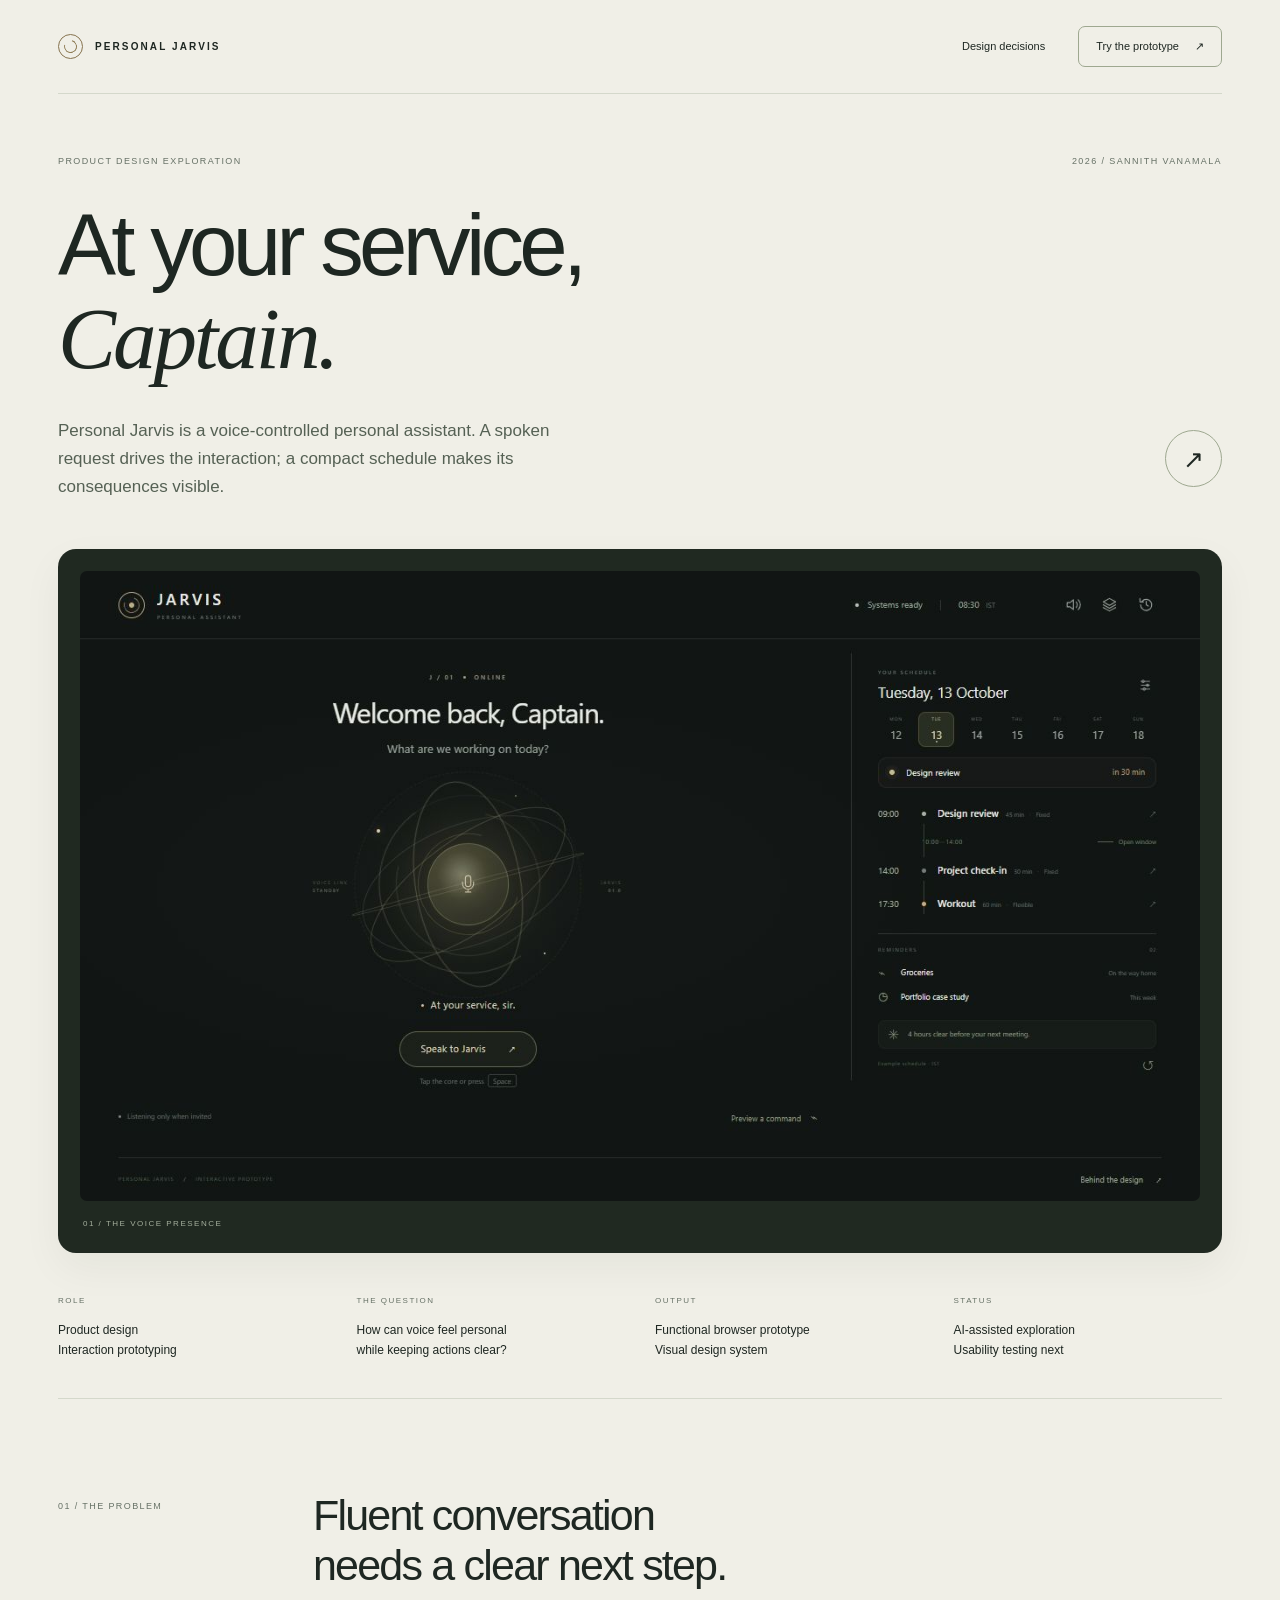
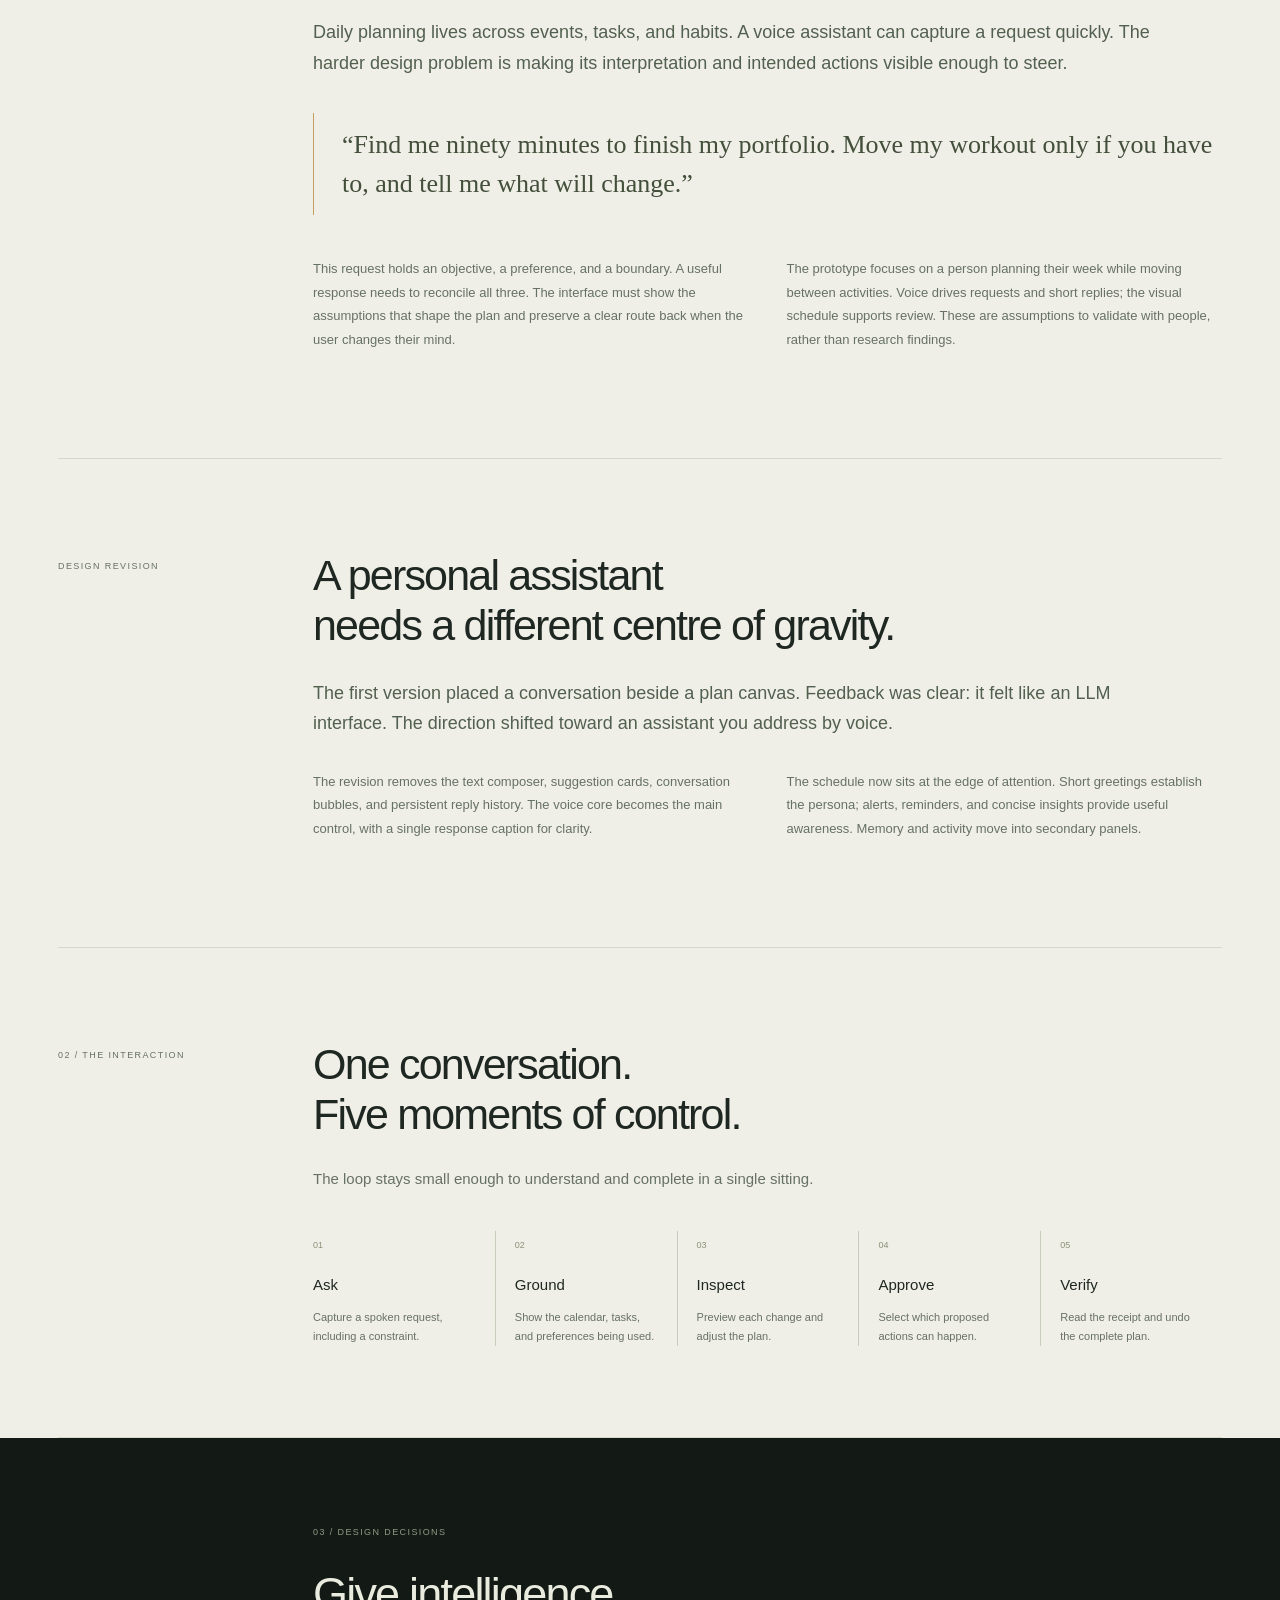
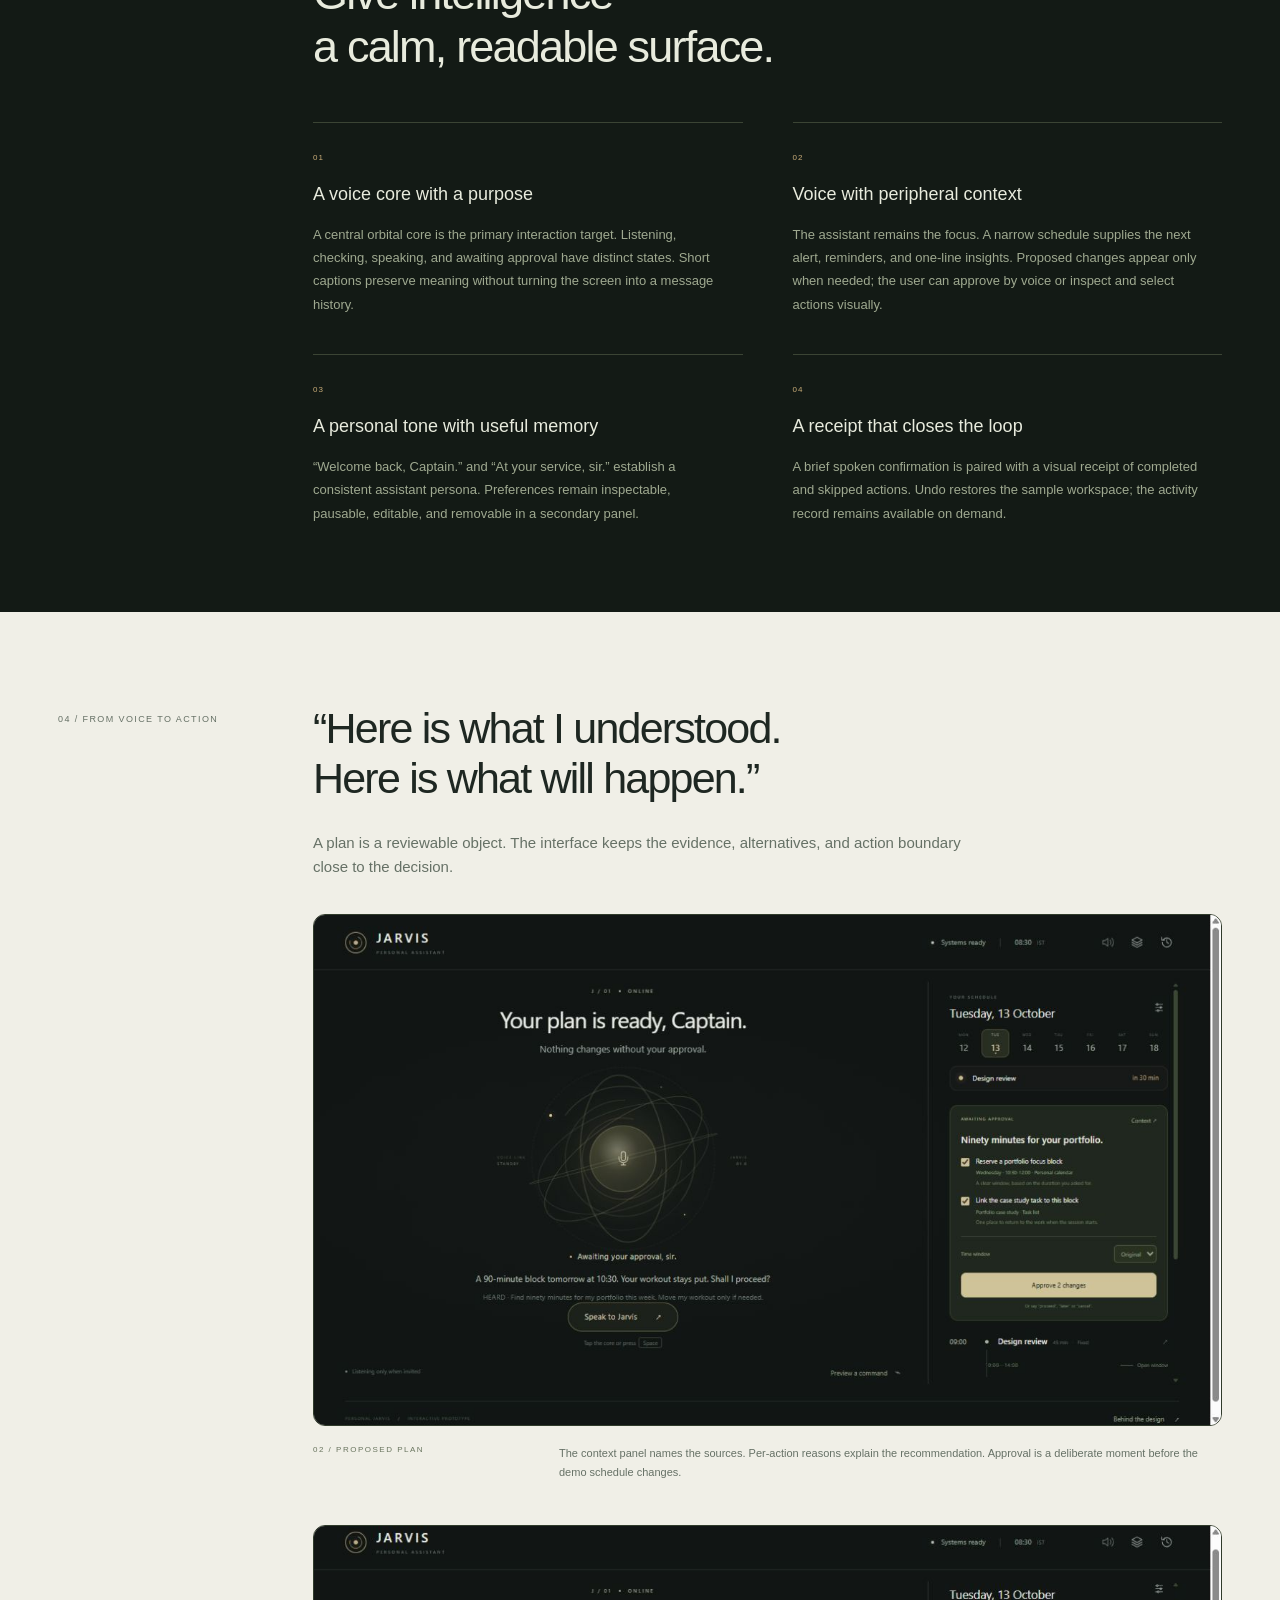
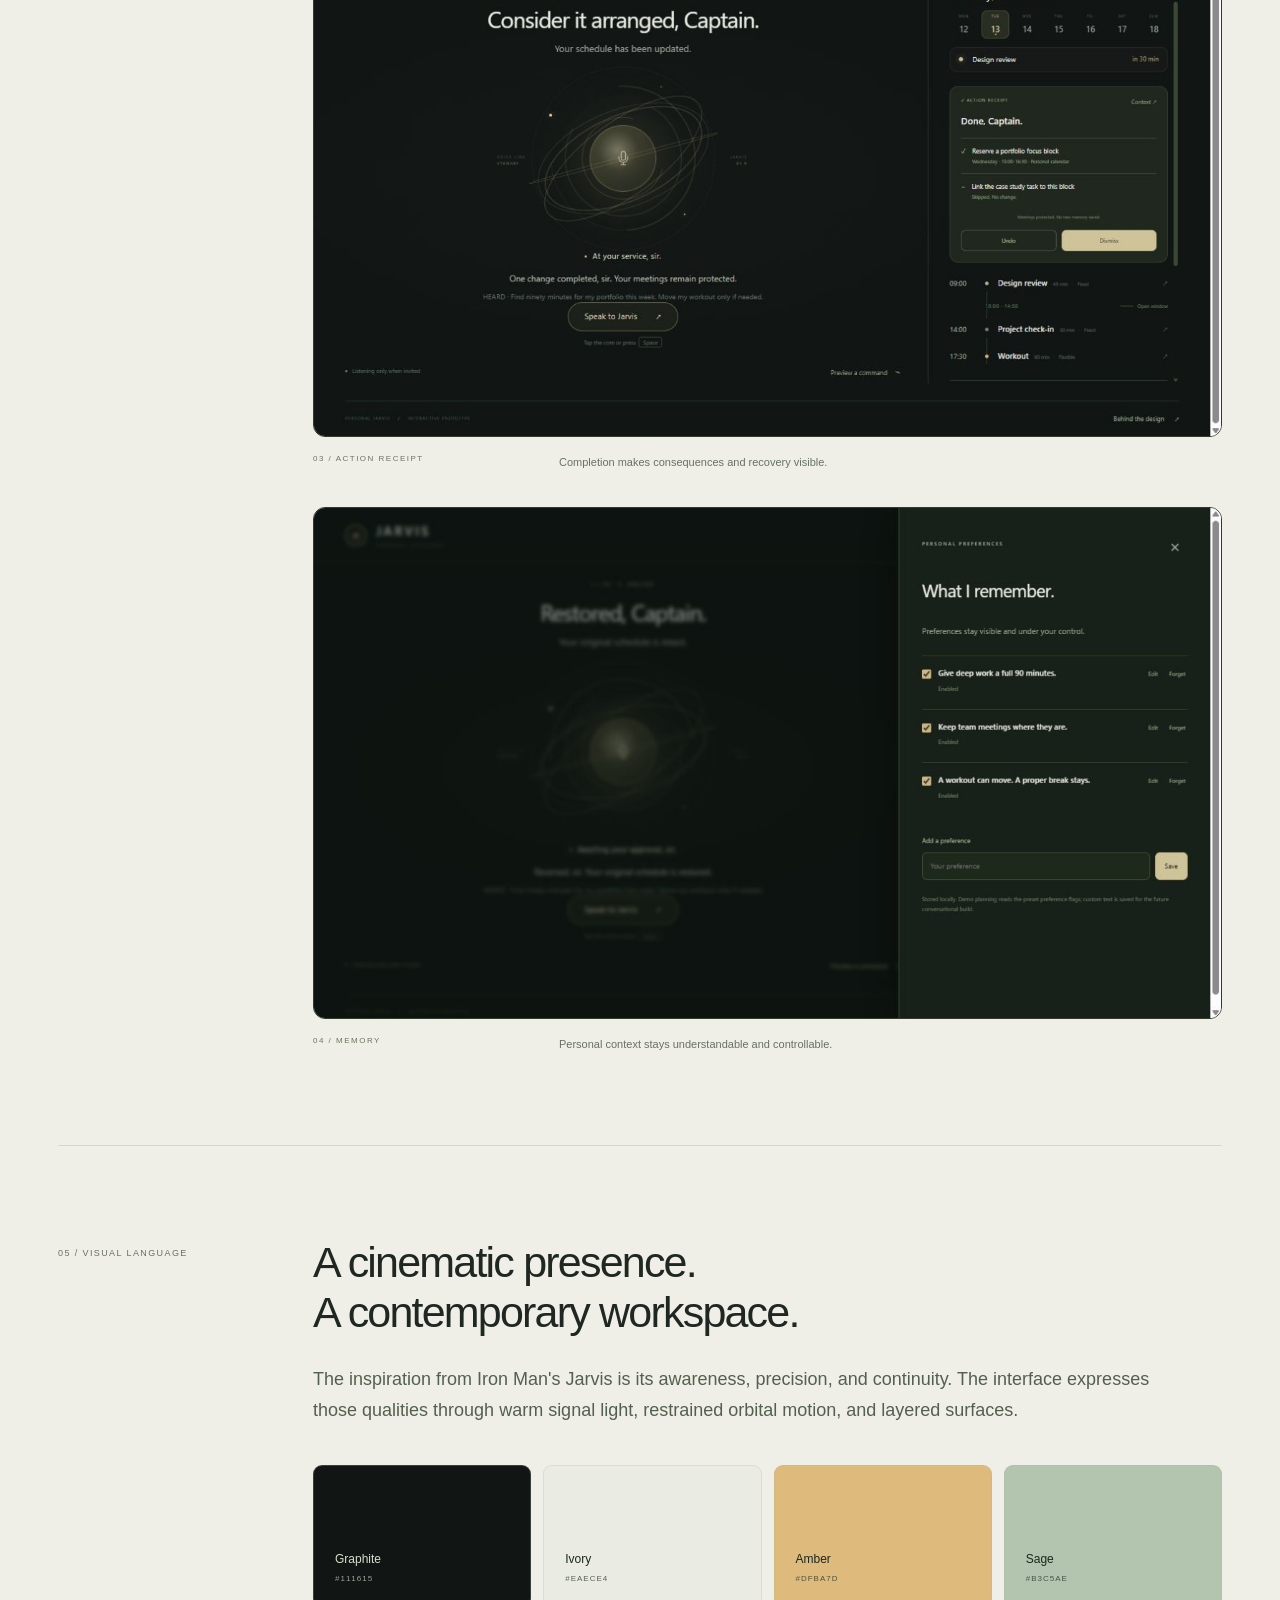
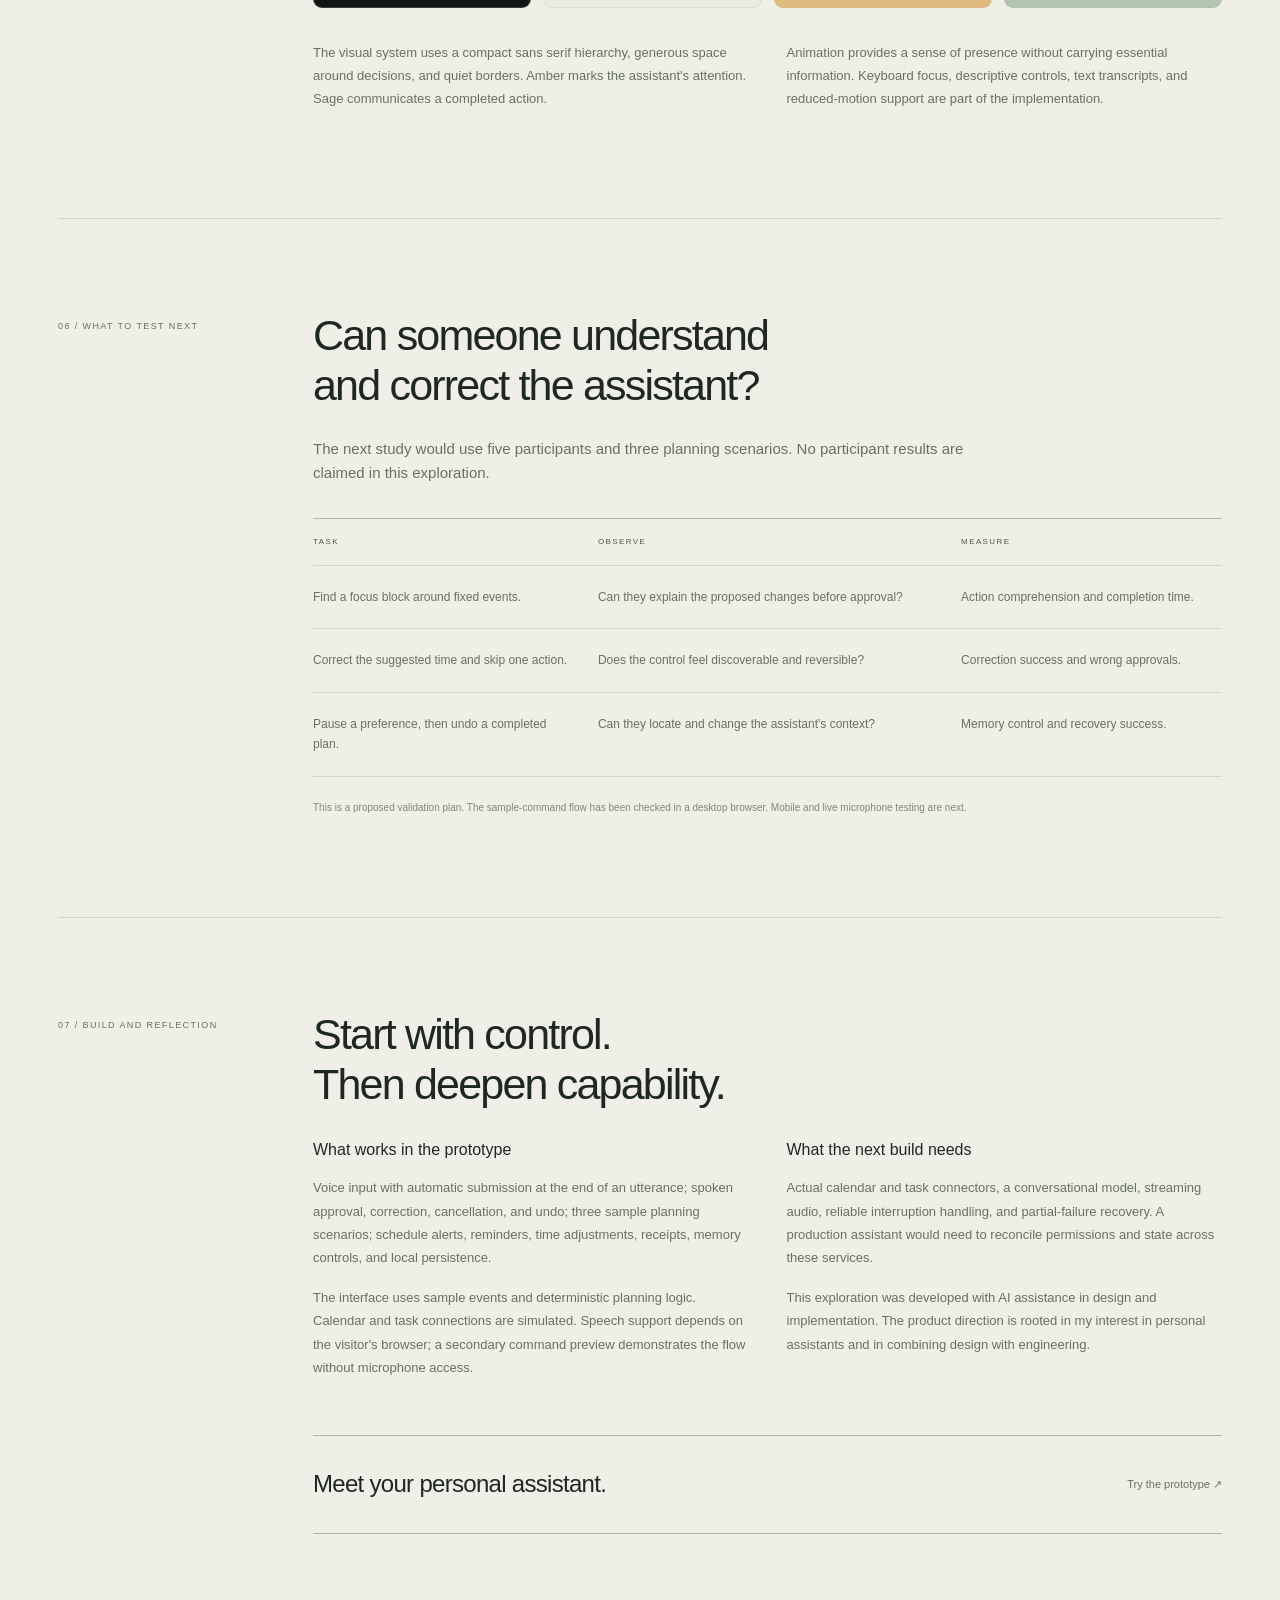
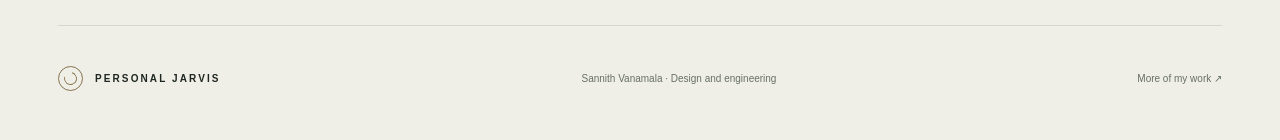
==== experiments/jarvis/case-study.html @ 7452912d "Rebuild portfolio as a personal workshop for engineering, design and film" ====
<!doctype html>
<html lang="en">
<head><meta charset="utf-8"><meta name="viewport" content="width=device-width,initial-scale=1"><meta name="theme-color" content="#f0efe7"><title>Personal Jarvis — Product design case study by Sannith Vanamala</title><meta name="description" content="Designing a calm voice and visual interface for daily planning, inspectable actions, and user-controlled memory."><link rel="stylesheet" href="case-study.css"></head>
<body>
<header class="site-nav"><a class="wordmark" href="case-study.html"><span class="mark"></span>PERSONAL JARVIS</a><div><a href="#decisions">Design decisions</a><a class="nav-cta" href="index.html">Try the prototype <span>↗</span></a></div></header>
<main>
<section class="hero"><div class="hero-kicker"><span>PRODUCT DESIGN EXPLORATION</span><span>2026 / SANNITH VANAMALA</span></div><h1>At your service,<br><em>Captain.</em></h1><div class="hero-bottom"><p>Personal Jarvis is a voice-controlled personal assistant. A spoken request drives the interaction; a compact schedule makes its consequences visible.</p><a class="round-link" href="index.html" aria-label="Try the Personal Jarvis prototype">↗</a></div><div class="hero-image"><img src="assets/workbench.jpg" alt="Personal Jarvis voice interface with a central amber core, a Captain greeting and a compact schedule with reminders"><span class="image-caption">01 / THE VOICE PRESENCE</span></div><div class="project-facts"><div><span>ROLE</span><p>Product design<br>Interaction prototyping</p></div><div><span>THE QUESTION</span><p>How can voice feel personal<br>while keeping actions clear?</p></div><div><span>OUTPUT</span><p>Functional browser prototype<br>Visual design system</p></div><div><span>STATUS</span><p>AI-assisted exploration<br>Usability testing next</p></div></div></section>
<section class="section problem" id="problem"><div class="section-label">01 / THE PROBLEM</div><div class="section-body"><h2>Fluent conversation<br>needs a clear next step.</h2><p class="large-copy">Daily planning lives across events, tasks, and habits. A voice assistant can capture a request quickly. The harder design problem is making its interpretation and intended actions visible enough to steer.</p><blockquote>“Find me ninety minutes to finish my portfolio. Move my workout only if you have to, and tell me what will change.”</blockquote><div class="two-col"><p>This request holds an objective, a preference, and a boundary. A useful response needs to reconcile all three. The interface must show the assumptions that shape the plan and preserve a clear route back when the user changes their mind.</p><p>The prototype focuses on a person planning their week while moving between activities. Voice drives requests and short replies; the visual schedule supports review. These are assumptions to validate with people, rather than research findings.</p></div></div></section>
<section class="section revision"><div class="section-label">DESIGN REVISION</div><div class="section-body"><h2>A personal assistant<br>needs a different centre of gravity.</h2><p class="large-copy">The first version placed a conversation beside a plan canvas. Feedback was clear: it felt like an LLM interface. The direction shifted toward an assistant you address by voice.</p><div class="two-col"><p>The revision removes the text composer, suggestion cards, conversation bubbles, and persistent reply history. The voice core becomes the main control, with a single response caption for clarity.</p><p>The schedule now sits at the edge of attention. Short greetings establish the persona; alerts, reminders, and concise insights provide useful awareness. Memory and activity move into secondary panels.</p></div></div></section><section class="section flow"><div class="section-label">02 / THE INTERACTION</div><div class="section-body"><h2>One conversation.<br>Five moments of control.</h2><p class="section-deck">The loop stays small enough to understand and complete in a single sitting.</p><ol class="flow-steps"><li><span>01</span><h3>Ask</h3><p>Capture a spoken request, including a constraint.</p></li><li><span>02</span><h3>Ground</h3><p>Show the calendar, tasks, and preferences being used.</p></li><li><span>03</span><h3>Inspect</h3><p>Preview each change and adjust the plan.</p></li><li><span>04</span><h3>Approve</h3><p>Select which proposed actions can happen.</p></li><li><span>05</span><h3>Verify</h3><p>Read the receipt and undo the complete plan.</p></li></ol></div></section>
<section class="dark-section" id="decisions"><div class="dark-inner"><div class="section-label">03 / DESIGN DECISIONS</div><h2>Give intelligence<br>a calm, readable surface.</h2><div class="decision-grid"><article><span class="decision-number">01</span><h3>A voice core with a purpose</h3><p>A central orbital core is the primary interaction target. Listening, checking, speaking, and awaiting approval have distinct states. Short captions preserve meaning without turning the screen into a message history.</p></article><article><span class="decision-number">02</span><h3>Voice with peripheral context</h3><p>The assistant remains the focus. A narrow schedule supplies the next alert, reminders, and one-line insights. Proposed changes appear only when needed; the user can approve by voice or inspect and select actions visually.</p></article><article><span class="decision-number">03</span><h3>A personal tone with useful memory</h3><p>“Welcome back, Captain.” and “At your service, sir.” establish a consistent assistant persona. Preferences remain inspectable, pausable, editable, and removable in a secondary panel.</p></article><article><span class="decision-number">04</span><h3>A receipt that closes the loop</h3><p>A brief spoken confirmation is paired with a visual receipt of completed and skipped actions. Undo restores the sample workspace; the activity record remains available on demand.</p></article></div></div></section>
<section class="section screen-section"><div class="section-label">04 / FROM VOICE TO ACTION</div><div class="section-body"><h2>“Here is what I understood.<br>Here is what will happen.”</h2><p class="section-deck">A plan is a reviewable object. The interface keeps the evidence, alternatives, and action boundary close to the decision.</p><figure class="screen-figure"><img src="assets/plan.jpg" alt="Voice assistant alongside a compact action review with selectable changes and a time adjustment"><figcaption><span>02 / PROPOSED PLAN</span><p>The context panel names the sources. Per-action reasons explain the recommendation. Approval is a deliberate moment before the demo schedule changes.</p></figcaption></figure><div class="paired-screens"><figure><img src="assets/receipt.jpg" alt="Completed action receipt with selected changes and an undo button"><figcaption><span>03 / ACTION RECEIPT</span><p>Completion makes consequences and recovery visible.</p></figcaption></figure><figure><img src="assets/memory.jpg" alt="Editable memory preferences with pause, edit and forget controls"><figcaption><span>04 / MEMORY</span><p>Personal context stays understandable and controllable.</p></figcaption></figure></div></div></section>
<section class="section visual"><div class="section-label">05 / VISUAL LANGUAGE</div><div class="section-body"><h2>A cinematic presence.<br>A contemporary workspace.</h2><p class="large-copy">The inspiration from Iron Man's Jarvis is its awareness, precision, and continuity. The interface expresses those qualities through warm signal light, restrained orbital motion, and layered surfaces.</p><div class="palette"><div style="--swatch:#111615"><span>Graphite</span><small>#111615</small></div><div style="--swatch:#eaece4"><span>Ivory</span><small>#EAECE4</small></div><div style="--swatch:#dfba7d"><span>Amber</span><small>#DFBA7D</small></div><div style="--swatch:#b3c5ae"><span>Sage</span><small>#B3C5AE</small></div></div><div class="two-col"><p>The visual system uses a compact sans serif hierarchy, generous space around decisions, and quiet borders. Amber marks the assistant's attention. Sage communicates a completed action.</p><p>Animation provides a sense of presence without carrying essential information. Keyboard focus, descriptive controls, text transcripts, and reduced-motion support are part of the implementation.</p></div></div></section>
<section class="section evaluation"><div class="section-label">06 / WHAT TO TEST NEXT</div><div class="section-body"><h2>Can someone understand<br>and correct the assistant?</h2><p class="section-deck">The next study would use five participants and three planning scenarios. No participant results are claimed in this exploration.</p><div class="test-table"><div class="test-row table-head"><span>TASK</span><span>OBSERVE</span><span>MEASURE</span></div><div class="test-row"><span>Find a focus block around fixed events.</span><span>Can they explain the proposed changes before approval?</span><span>Action comprehension and completion time.</span></div><div class="test-row"><span>Correct the suggested time and skip one action.</span><span>Does the control feel discoverable and reversible?</span><span>Correction success and wrong approvals.</span></div><div class="test-row"><span>Pause a preference, then undo a completed plan.</span><span>Can they locate and change the assistant's context?</span><span>Memory control and recovery success.</span></div></div><p class="small-note">This is a proposed validation plan. The sample-command flow has been checked in a desktop browser. Mobile and live microphone testing are next.</p></div></section>
<section class="section scope"><div class="section-label">07 / BUILD AND REFLECTION</div><div class="section-body"><h2>Start with control.<br>Then deepen capability.</h2><div class="two-col"><div><h3>What works in the prototype</h3><p>Voice input with automatic submission at the end of an utterance; spoken approval, correction, cancellation, and undo; three sample planning scenarios; schedule alerts, reminders, time adjustments, receipts, memory controls, and local persistence.</p><p>The interface uses sample events and deterministic planning logic. Calendar and task connections are simulated. Speech support depends on the visitor's browser; a secondary command preview demonstrates the flow without microphone access.</p></div><div><h3>What the next build needs</h3><p>Actual calendar and task connectors, a conversational model, streaming audio, reliable interruption handling, and partial-failure recovery. A production assistant would need to reconcile permissions and state across these services.</p><p>This exploration was developed with AI assistance in design and implementation. The product direction is rooted in my interest in personal assistants and in combining design with engineering.</p></div></div><a class="large-cta" href="index.html"><span>Meet your personal assistant.</span><span>Try the prototype ↗</span></a></div></section>
</main><footer><a class="wordmark" href="case-study.html"><span class="mark"></span>PERSONAL JARVIS</a><p>Sannith Vanamala · Design and engineering</p><a href="https://saneitt.github.io/Portfolio-website/" target="_blank" rel="noopener">More of my work ↗</a></footer>
</body></html>
---- experiments/jarvis/case-study.css ----
:root{--paper:#f0efe7;--ink:#1e2722;--muted:#667166;--line:#d4d8cb;--amber:#c49d63;--dark:#111615;--font:Inter,"Segoe UI",Arial,sans-serif}*{box-sizing:border-box}html{scroll-behavior:smooth}body{margin:0;background:var(--paper);color:var(--ink);font-family:var(--font);line-height:1.6;font-size:15px}a{color:inherit;text-decoration:none}a:focus-visible{outline:2px solid var(--amber);outline-offset:5px}img{display:block;width:100%}.site-nav{height:94px;max-width:1380px;margin:auto;padding:0 58px;display:flex;align-items:center;justify-content:space-between;border-bottom:1px solid var(--line)}.wordmark{display:flex;align-items:center;gap:12px;letter-spacing:2.1px;font-size:10px;font-weight:700}.mark{width:25px;height:25px;border:1px solid #86734f;border-radius:50%;position:relative}.mark:after{content:"";position:absolute;inset:5px;border:1px solid #8f7d56;border-radius:50%;border-top-color:transparent;transform:rotate(-30deg)}.site-nav>div{display:flex;align-items:center;gap:33px;font-size:11px}.nav-cta{border:1px solid #9ea890;padding:11px 17px;border-radius:7px}.nav-cta span{margin-left:13px}.hero{max-width:1264px;margin:auto;padding:60px 0 0}.hero-kicker{display:flex;justify-content:space-between;font-size:9px;letter-spacing:1.4px;color:var(--muted)}.hero h1{font-size:clamp(55px,6.8vw,92px);line-height:1.06;font-weight:400;letter-spacing:-4.7px;margin:31px 0 32px}.hero h1 em{font-family:Georgia,serif;font-weight:400;letter-spacing:-3px}.hero-bottom{display:flex;justify-content:space-between;align-items:center;margin-bottom:48px}.hero-bottom p{max-width:550px;font-size:17px;line-height:1.65;margin:0;color:#556154}.round-link{width:57px;height:57px;border:1px solid #9ea890;border-radius:50%;display:grid;place-items:center;font-size:25px}.round-link:hover{background:#e1e4d4}.hero-image{padding:22px;border-radius:18px;background:#202921;position:relative;box-shadow:0 15px 40px #1a23170d}.hero-image img{border-radius:7px}.image-caption{font-size:8px;letter-spacing:1.5px;color:#a4af9d;display:block;margin:17px 3px 0}.project-facts{display:grid;grid-template-columns:repeat(4,1fr);gap:30px;border-bottom:1px solid var(--line);padding:33px 0 37px}.project-facts span{font-size:8px;letter-spacing:1.5px;color:var(--muted)}.project-facts p{font-size:12px;line-height:1.7;margin:10px 0 0}.section{max-width:1264px;margin:auto;display:grid;grid-template-columns:220px minmax(0,1fr);gap:35px;padding:91px 0;border-bottom:1px solid var(--line)}.section-label{font-size:9px;letter-spacing:1.4px;color:var(--muted);padding-top:9px}.section-body h2,.dark-inner h2{font-size:43px;font-weight:400;letter-spacing:-1.8px;line-height:1.17;margin:0 0 27px}.large-copy{font-size:18px;line-height:1.7;color:#52604f;max-width:850px;margin:0 0 31px}.section-deck{font-size:15px;color:var(--muted);margin:0 0 33px;max-width:680px}blockquote{font-family:Georgia,serif;font-size:26px;line-height:1.5;border-left:1px solid var(--amber);padding:12px 0 12px 28px;margin:35px 0 42px;color:#434f3b}.two-col{display:grid;grid-template-columns:1fr 1fr;gap:38px}.two-col p{font-size:13px;color:var(--muted);margin:0 0 16px;line-height:1.8}.two-col h3{font-size:16px;font-weight:500;margin:0 0 14px}.flow-steps{list-style:none;padding:0;display:grid;grid-template-columns:repeat(5,1fr);gap:0;margin:40px 0 0}.flow-steps li{padding:0 19px;border-left:1px solid #c7cdbc}.flow-steps li:first-child{padding-left:0;border:0}.flow-steps span{font-size:9px;color:#899278}.flow-steps h3{font-size:15px;font-weight:500;margin:18px 0 11px}.flow-steps p{font-size:11px;color:var(--muted);line-height:1.75;margin:0}.dark-section{background:#131a15;color:#e8ebdd;padding:87px 58px}.dark-inner{max-width:1009px;margin:0 auto 0;transform:translateX(127px)}.dark-inner .section-label{color:#8f9a83;margin-bottom:29px;padding:0}.dark-inner h2{font-size:45px;margin-bottom:48px}.decision-grid{display:grid;grid-template-columns:1fr 1fr;gap:38px 50px;max-width:930px}.decision-grid article{border-top:1px solid #3b4434;padding-top:20px}.decision-number{font-size:8px;color:#c9ac78;letter-spacing:1px}.decision-grid h3{font-size:18px;font-weight:400;margin:13px 0 14px}.decision-grid p{font-size:13px;line-height:1.8;color:#9fa990;margin:0;max-width:410px}.screen-figure{margin:35px 0 43px}.screen-figure img,.paired-screens img{border-radius:12px;border:1px solid #303b2b;background:#131a15}.screen-figure figcaption{display:grid;grid-template-columns:220px 1fr;gap:26px;margin-top:18px}.screen-figure figcaption span,.paired-screens figcaption span{font-size:8px;letter-spacing:1.5px;color:#69755f}.screen-figure figcaption p,.paired-screens figcaption p{font-size:11px;line-height:1.7;color:var(--muted);margin:0}.paired-screens{display:grid;grid-template-columns:1fr 1fr;gap:24px}.paired-screens figure{margin:0}.paired-screens figcaption{margin-top:16px}.paired-screens figcaption p{margin-top:9px}.palette{display:grid;grid-template-columns:repeat(4,1fr);gap:12px;margin:39px 0 33px}.palette>div{height:143px;border-radius:9px;background:var(--swatch);padding:21px;display:flex;flex-direction:column;justify-content:flex-end;border:1px solid #acb59c44;color:#1c271c}.palette>div:first-child{color:#d5dfca}.palette span{font-size:12px}.palette small{font-size:8px;letter-spacing:1px;opacity:.7;margin-top:4px}.test-table{border-top:1px solid #afb8a4}.test-row{display:grid;grid-template-columns:1fr 1.3fr 1fr;gap:24px;padding:21px 0;border-bottom:1px solid var(--line);font-size:12px;color:var(--muted);line-height:1.7}.table-head{font-size:8px;letter-spacing:1.4px;color:#495842;padding:16px 0}.small-note{font-size:10px;line-height:1.75;color:#7f8975;margin-top:22px}.large-cta{margin-top:40px;border-top:1px solid #adb79f;border-bottom:1px solid #adb79f;padding:29px 0;display:flex;align-items:center;justify-content:space-between;gap:25px}.large-cta>span:first-child{font-size:24px;letter-spacing:-.7px}.large-cta>span:last-child{font-size:11px;color:var(--muted);white-space:nowrap}.large-cta:hover{color:#9b7747}footer{max-width:1264px;margin:0 auto;padding:35px 0 43px;display:flex;align-items:center;justify-content:space-between;gap:30px}footer p,footer>a:last-child{font-size:10px;color:var(--muted)}
@media(max-width:1420px){.hero,.section,footer{margin-left:58px;margin-right:58px}.dark-inner{transform:none;max-width:100%;padding-left:255px}.site-nav{margin:0 58px;padding-left:0;padding-right:0}}@media(max-width:1100px){.hero,.section,footer{margin-left:35px;margin-right:35px}.site-nav{margin:0 35px}.section{grid-template-columns:155px minmax(0,1fr);gap:30px}.dark-section{padding-left:35px;padding-right:35px}.dark-inner{padding-left:185px}.hero h1{letter-spacing:-3.5px}.section-body h2,.dark-inner h2{font-size:36px}.flow-steps li{padding:0 12px}.screen-figure figcaption{grid-template-columns:160px 1fr}.project-facts{gap:22px}.palette>div{height:125px;padding:16px}}
@media(max-width:760px){.site-nav{height:78px;margin:0 22px}.site-nav>div>a:first-child{display:none}.site-nav>div{gap:0}.wordmark{font-size:8px;letter-spacing:1.4px;gap:8px}.mark{width:21px;height:21px}.nav-cta{font-size:9px;padding:9px 11px}.nav-cta span{margin-left:6px}.hero,.section,footer{margin-left:22px;margin-right:22px}.hero{padding-top:36px}.hero-kicker{font-size:7px;letter-spacing:.8px;gap:15px}.hero h1{font-size:55px;letter-spacing:-2.7px;margin:28px 0}.hero h1 em{letter-spacing:-2px}.hero-bottom{margin-bottom:31px;gap:24px}.hero-bottom p{font-size:13px;line-height:1.8}.round-link{width:43px;height:43px;flex-shrink:0;font-size:22px}.hero-image{padding:10px;border-radius:11px}.image-caption{font-size:6px;margin-top:10px}.project-facts{grid-template-columns:1fr 1fr;gap:22px;padding:26px 0}.project-facts p{font-size:10px}.project-facts span{font-size:7px}.section{display:block;padding:51px 0}.section-label{font-size:8px;margin-bottom:23px;padding:0}.section-body h2,.dark-inner h2{font-size:32px;letter-spacing:-1.25px}.large-copy{font-size:15px;margin-bottom:25px}.two-col{grid-template-columns:1fr;gap:4px}.two-col p{font-size:12px}.section-deck{font-size:12px}.flow-steps{grid-template-columns:1fr;margin-top:20px}.flow-steps li{display:grid;grid-template-columns:26px 75px 1fr;gap:14px;padding:15px 0;border-left:0;border-top:1px solid var(--line);align-items:baseline}.flow-steps li:first-child{padding:15px 0;border-top:1px solid var(--line)}.flow-steps h3{margin:0;font-size:13px}.flow-steps p{font-size:10px}blockquote{font-size:22px;margin:27px 0;padding-left:20px}.dark-section{padding:51px 22px}.dark-inner{padding-left:0}.dark-inner h2{margin-bottom:30px}.decision-grid{grid-template-columns:1fr;gap:27px}.decision-grid h3{font-size:17px}.decision-grid p{font-size:12px;max-width:none}.screen-figure{margin:27px 0}.screen-figure figcaption{display:block;margin-top:13px}.screen-figure figcaption p{margin-top:7px;font-size:10px}.paired-screens{gap:15px;grid-template-columns:1fr}.paired-screens figure{margin-bottom:15px}.paired-screens figcaption{margin-top:10px}.paired-screens figcaption p{font-size:10px}.palette{gap:8px;margin:25px 0;grid-template-columns:1fr 1fr}.palette>div{height:105px}.test-row{grid-template-columns:1fr;gap:8px;font-size:11px;padding:20px 0}.table-head{display:none}.test-row span:first-child{font-weight:600;color:#374631}.large-cta{display:block;padding:23px 0;margin-top:26px}.large-cta>span:first-child{font-size:22px;display:block}.large-cta>span:last-child{display:block;margin-top:12px}footer{flex-wrap:wrap;padding:30px 0;gap:17px}footer p{margin:0}footer>a:last-child{width:100%}}
@media(prefers-reduced-motion:reduce){html{scroll-behavior:auto}}
.paired-screens{grid-template-columns:1fr;gap:35px}.paired-screens figcaption{display:grid;grid-template-columns:220px 1fr;gap:26px}.paired-screens figcaption p{margin-top:0}@media(max-width:760px){.paired-screens figcaption{display:block}.paired-screens figcaption p{margin-top:7px}}
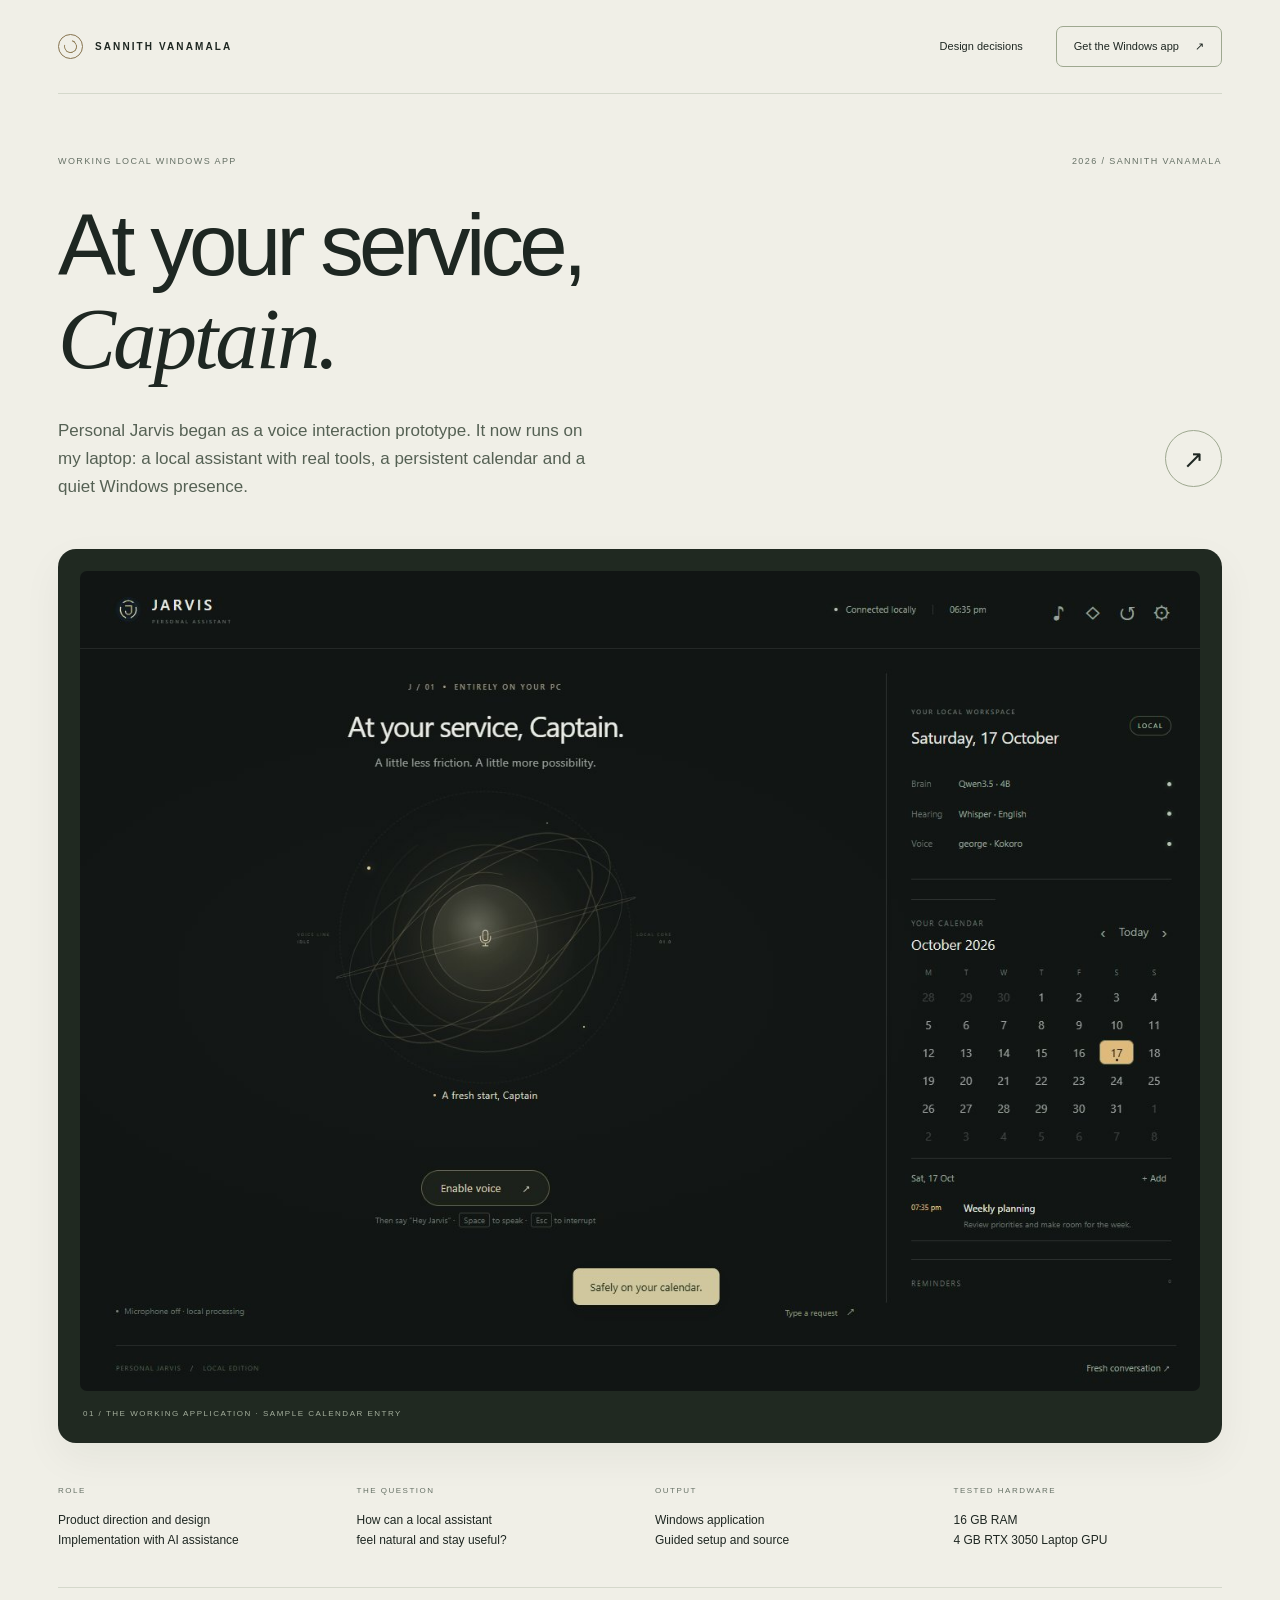
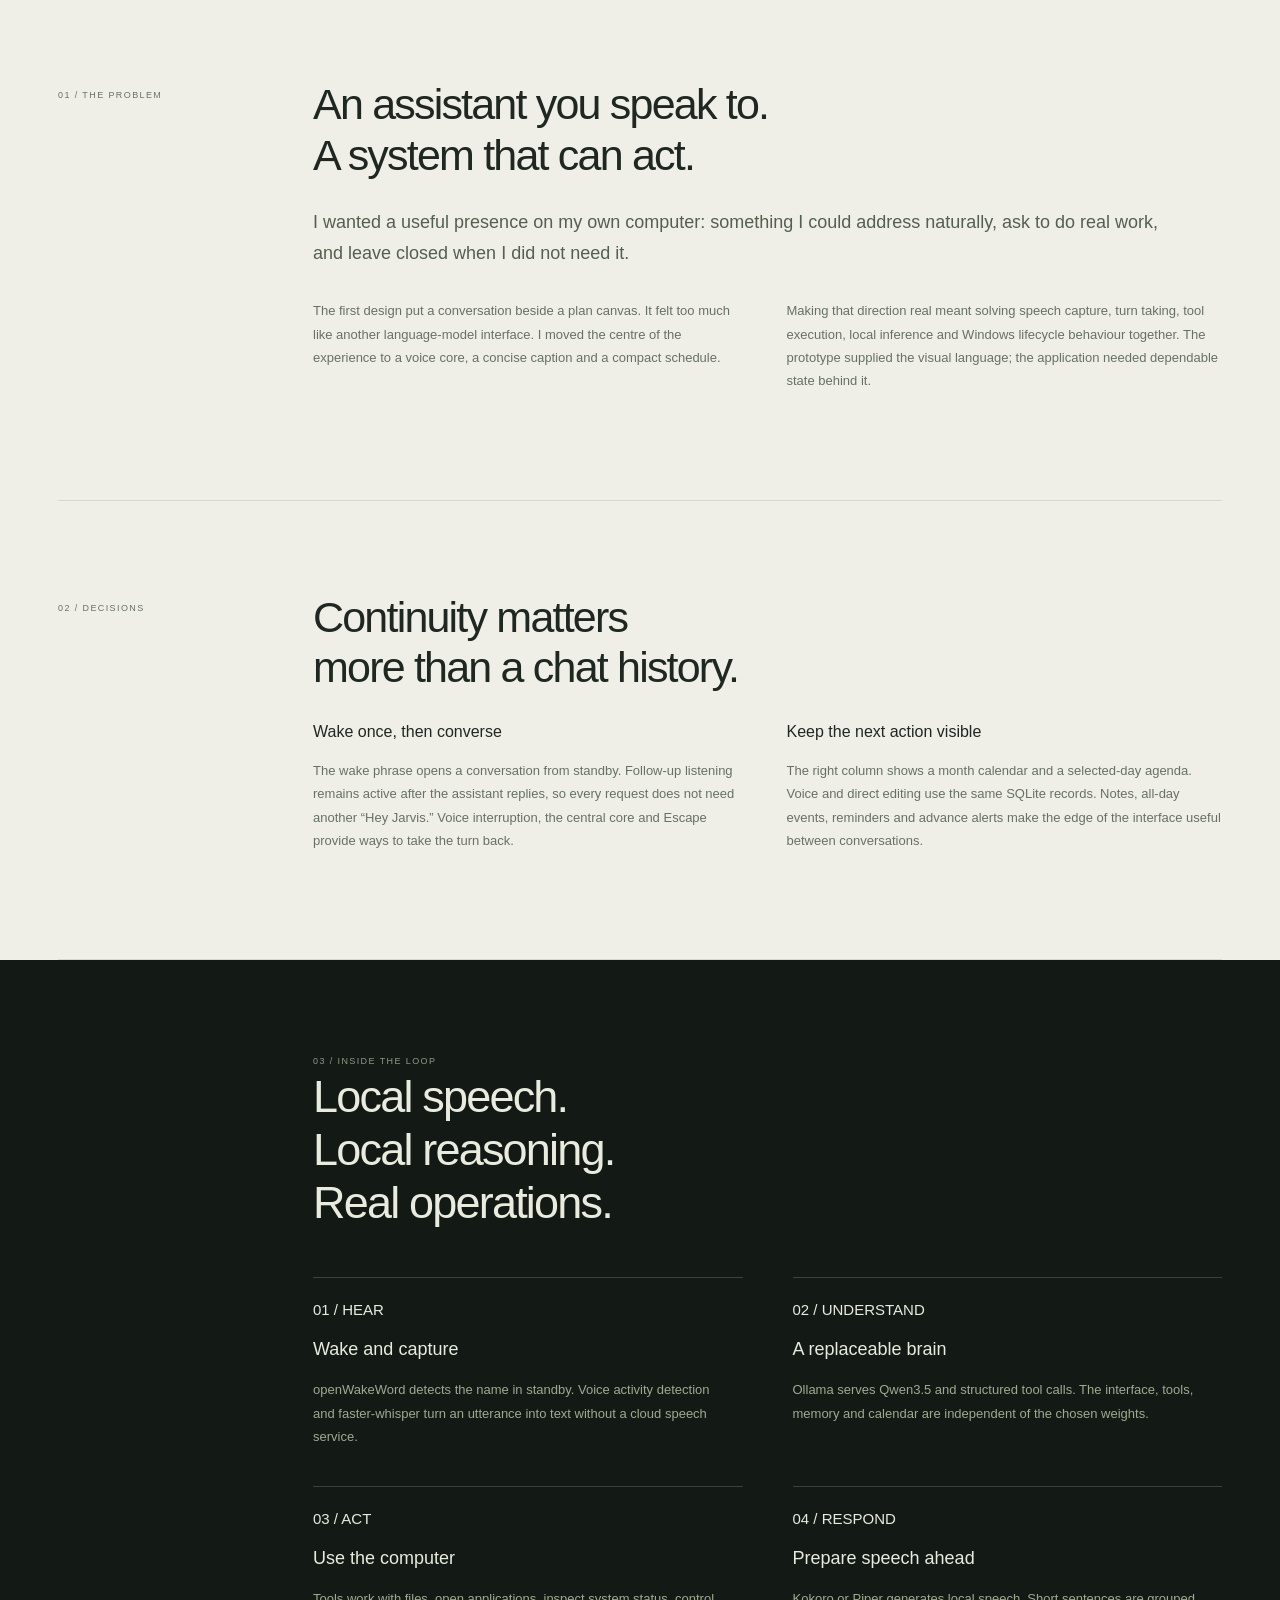
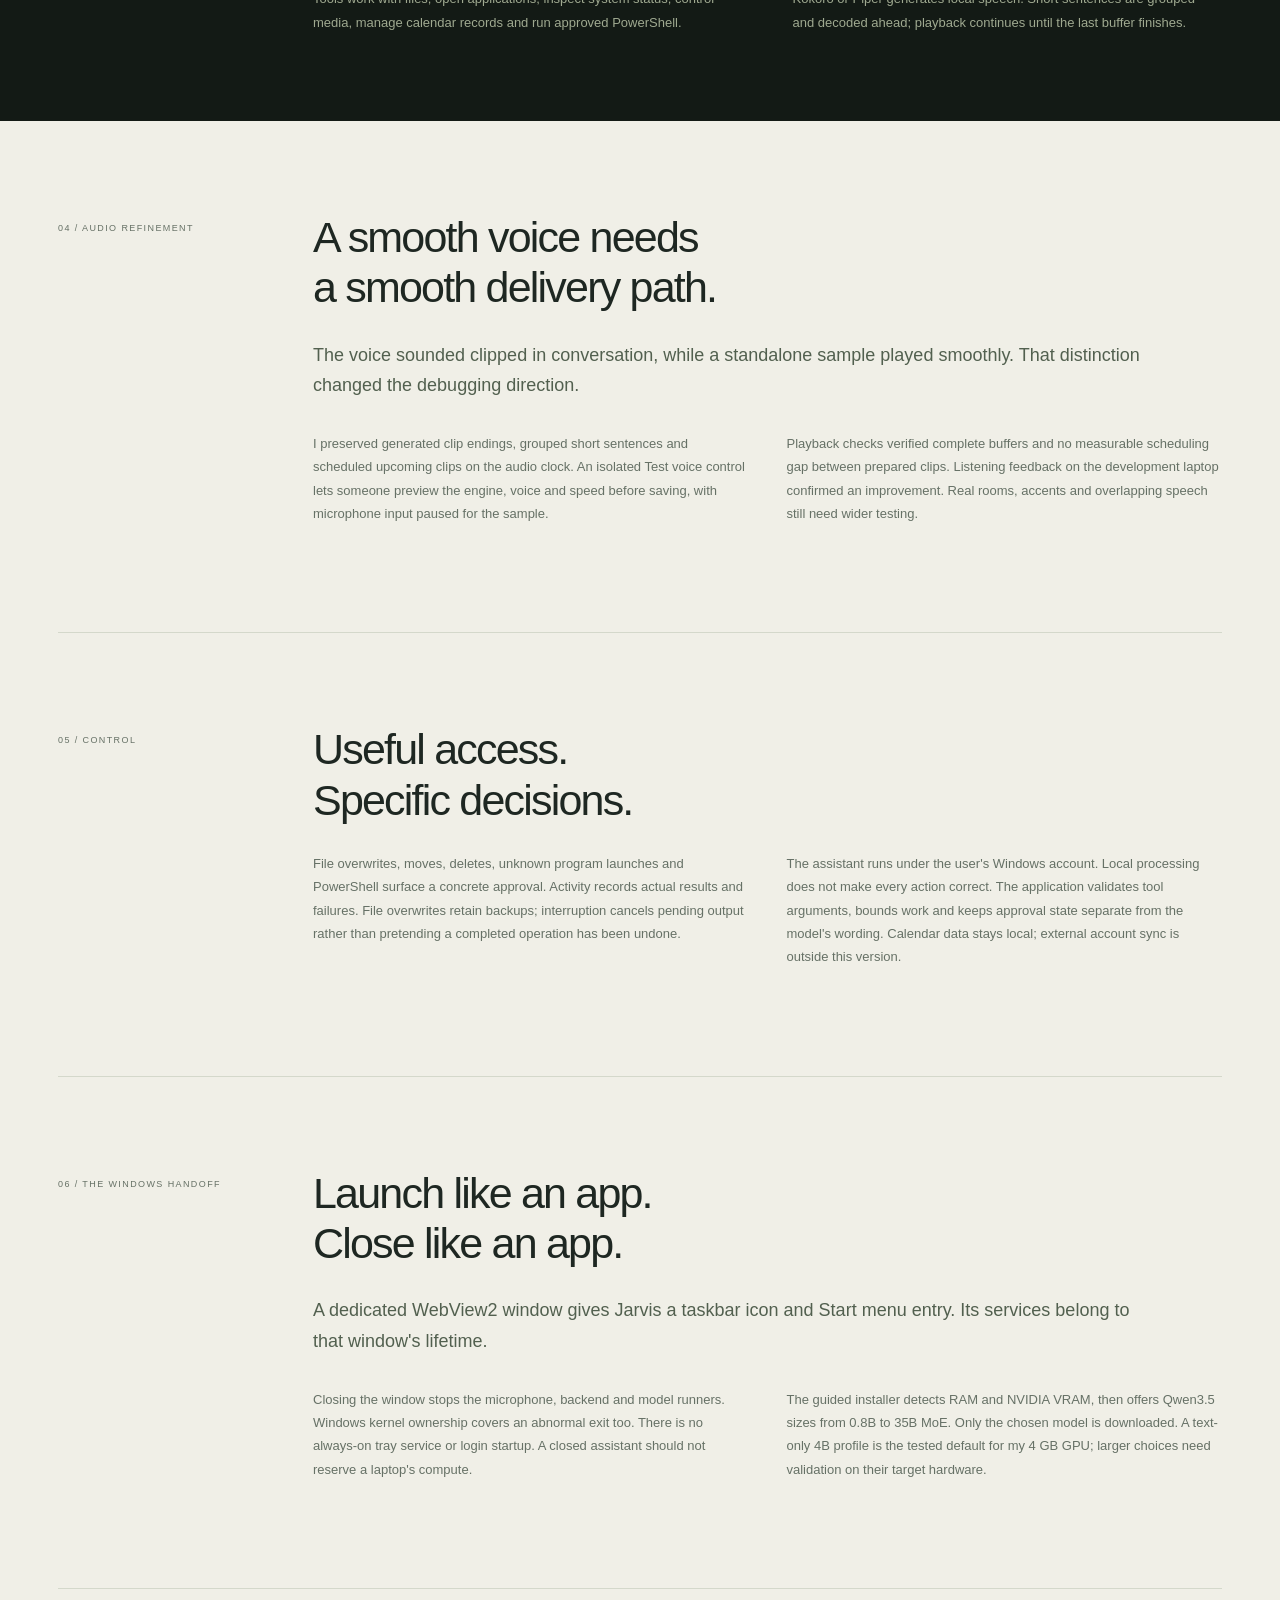
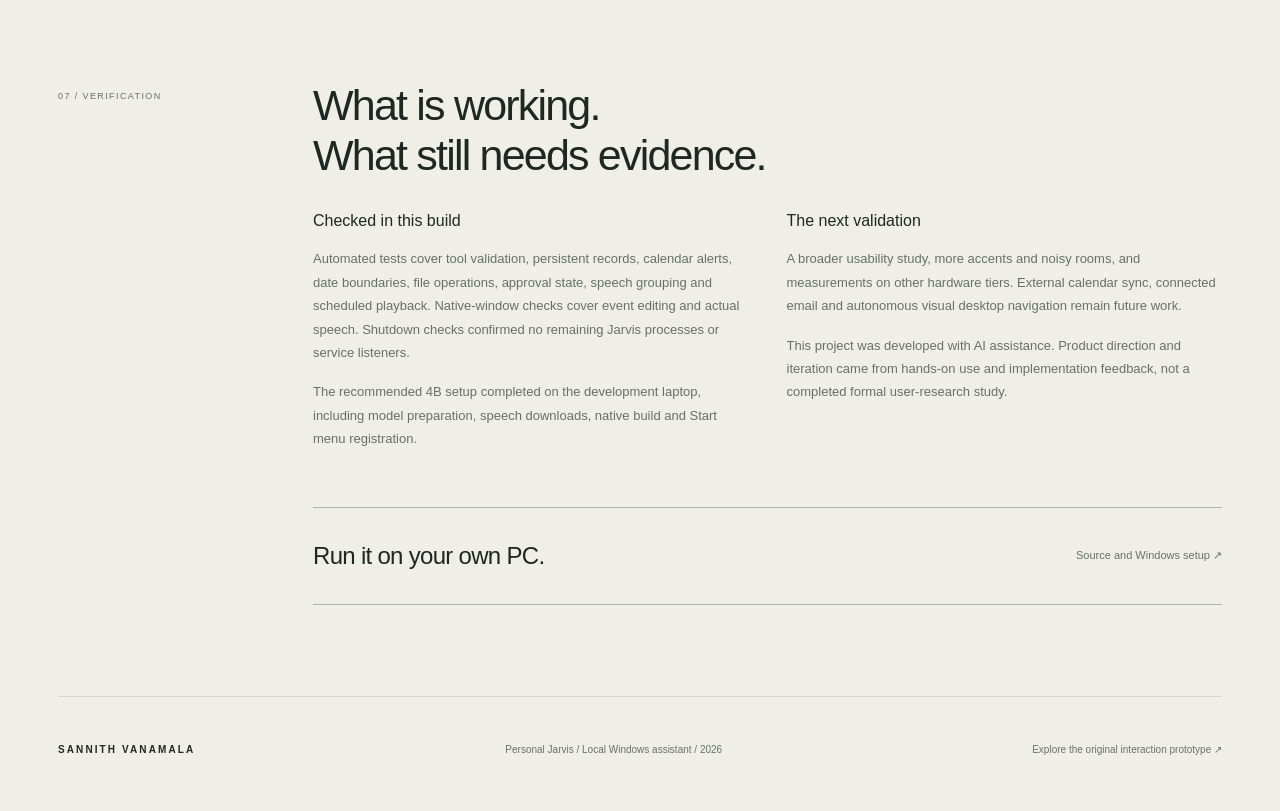
==== commit 9fb512aa: "Update Personal Jarvis from prototype to working local Windows app Refresh the project card, narrati" ====
--- a/experiments/jarvis/case-study.html
+++ b/experiments/jarvis/case-study.html
@@ -1,16 +1,16 @@
 <!doctype html>
 <html lang="en">
-<head><meta charset="utf-8"><meta name="viewport" content="width=device-width,initial-scale=1"><meta name="theme-color" content="#f0efe7"><title>Personal Jarvis — Product design case study by Sannith Vanamala</title><meta name="description" content="Designing a calm voice and visual interface for daily planning, inspectable actions, and user-controlled memory."><link rel="stylesheet" href="case-study.css"></head>
+<head><meta charset="utf-8"><meta name="viewport" content="width=device-width,initial-scale=1"><meta name="theme-color" content="#f0efe7"><title>Personal Jarvis — From voice prototype to local Windows assistant</title><meta name="description" content="Building a local Windows voice assistant with Qwen3.5, real system tools, a local calendar, natural follow-ups and a hardware-aware installer."><link rel="stylesheet" href="case-study.css"></head>
 <body>
-<header class="site-nav"><a class="wordmark" href="case-study.html"><span class="mark"></span>PERSONAL JARVIS</a><div><a href="#decisions">Design decisions</a><a class="nav-cta" href="index.html">Try the prototype <span>↗</span></a></div></header>
+<header class="site-nav"><a class="wordmark" href="../../"><span class="mark"></span>SANNITH VANAMALA</a><div><a href="#decisions">Design decisions</a><a class="nav-cta" href="https://github.com/Saneitt/personal-jarvis">Get the Windows app <span>↗</span></a></div></header>
 <main>
-<section class="hero"><div class="hero-kicker"><span>PRODUCT DESIGN EXPLORATION</span><span>2026 / SANNITH VANAMALA</span></div><h1>At your service,<br><em>Captain.</em></h1><div class="hero-bottom"><p>Personal Jarvis is a voice-controlled personal assistant. A spoken request drives the interaction; a compact schedule makes its consequences visible.</p><a class="round-link" href="index.html" aria-label="Try the Personal Jarvis prototype">↗</a></div><div class="hero-image"><img src="assets/workbench.jpg" alt="Personal Jarvis voice interface with a central amber core, a Captain greeting and a compact schedule with reminders"><span class="image-caption">01 / THE VOICE PRESENCE</span></div><div class="project-facts"><div><span>ROLE</span><p>Product design<br>Interaction prototyping</p></div><div><span>THE QUESTION</span><p>How can voice feel personal<br>while keeping actions clear?</p></div><div><span>OUTPUT</span><p>Functional browser prototype<br>Visual design system</p></div><div><span>STATUS</span><p>AI-assisted exploration<br>Usability testing next</p></div></div></section>
-<section class="section problem" id="problem"><div class="section-label">01 / THE PROBLEM</div><div class="section-body"><h2>Fluent conversation<br>needs a clear next step.</h2><p class="large-copy">Daily planning lives across events, tasks, and habits. A voice assistant can capture a request quickly. The harder design problem is making its interpretation and intended actions visible enough to steer.</p><blockquote>“Find me ninety minutes to finish my portfolio. Move my workout only if you have to, and tell me what will change.”</blockquote><div class="two-col"><p>This request holds an objective, a preference, and a boundary. A useful response needs to reconcile all three. The interface must show the assumptions that shape the plan and preserve a clear route back when the user changes their mind.</p><p>The prototype focuses on a person planning their week while moving between activities. Voice drives requests and short replies; the visual schedule supports review. These are assumptions to validate with people, rather than research findings.</p></div></div></section>
-<section class="section revision"><div class="section-label">DESIGN REVISION</div><div class="section-body"><h2>A personal assistant<br>needs a different centre of gravity.</h2><p class="large-copy">The first version placed a conversation beside a plan canvas. Feedback was clear: it felt like an LLM interface. The direction shifted toward an assistant you address by voice.</p><div class="two-col"><p>The revision removes the text composer, suggestion cards, conversation bubbles, and persistent reply history. The voice core becomes the main control, with a single response caption for clarity.</p><p>The schedule now sits at the edge of attention. Short greetings establish the persona; alerts, reminders, and concise insights provide useful awareness. Memory and activity move into secondary panels.</p></div></div></section><section class="section flow"><div class="section-label">02 / THE INTERACTION</div><div class="section-body"><h2>One conversation.<br>Five moments of control.</h2><p class="section-deck">The loop stays small enough to understand and complete in a single sitting.</p><ol class="flow-steps"><li><span>01</span><h3>Ask</h3><p>Capture a spoken request, including a constraint.</p></li><li><span>02</span><h3>Ground</h3><p>Show the calendar, tasks, and preferences being used.</p></li><li><span>03</span><h3>Inspect</h3><p>Preview each change and adjust the plan.</p></li><li><span>04</span><h3>Approve</h3><p>Select which proposed actions can happen.</p></li><li><span>05</span><h3>Verify</h3><p>Read the receipt and undo the complete plan.</p></li></ol></div></section>
-<section class="dark-section" id="decisions"><div class="dark-inner"><div class="section-label">03 / DESIGN DECISIONS</div><h2>Give intelligence<br>a calm, readable surface.</h2><div class="decision-grid"><article><span class="decision-number">01</span><h3>A voice core with a purpose</h3><p>A central orbital core is the primary interaction target. Listening, checking, speaking, and awaiting approval have distinct states. Short captions preserve meaning without turning the screen into a message history.</p></article><article><span class="decision-number">02</span><h3>Voice with peripheral context</h3><p>The assistant remains the focus. A narrow schedule supplies the next alert, reminders, and one-line insights. Proposed changes appear only when needed; the user can approve by voice or inspect and select actions visually.</p></article><article><span class="decision-number">03</span><h3>A personal tone with useful memory</h3><p>“Welcome back, Captain.” and “At your service, sir.” establish a consistent assistant persona. Preferences remain inspectable, pausable, editable, and removable in a secondary panel.</p></article><article><span class="decision-number">04</span><h3>A receipt that closes the loop</h3><p>A brief spoken confirmation is paired with a visual receipt of completed and skipped actions. Undo restores the sample workspace; the activity record remains available on demand.</p></article></div></div></section>
-<section class="section screen-section"><div class="section-label">04 / FROM VOICE TO ACTION</div><div class="section-body"><h2>“Here is what I understood.<br>Here is what will happen.”</h2><p class="section-deck">A plan is a reviewable object. The interface keeps the evidence, alternatives, and action boundary close to the decision.</p><figure class="screen-figure"><img src="assets/plan.jpg" alt="Voice assistant alongside a compact action review with selectable changes and a time adjustment"><figcaption><span>02 / PROPOSED PLAN</span><p>The context panel names the sources. Per-action reasons explain the recommendation. Approval is a deliberate moment before the demo schedule changes.</p></figcaption></figure><div class="paired-screens"><figure><img src="assets/receipt.jpg" alt="Completed action receipt with selected changes and an undo button"><figcaption><span>03 / ACTION RECEIPT</span><p>Completion makes consequences and recovery visible.</p></figcaption></figure><figure><img src="assets/memory.jpg" alt="Editable memory preferences with pause, edit and forget controls"><figcaption><span>04 / MEMORY</span><p>Personal context stays understandable and controllable.</p></figcaption></figure></div></div></section>
-<section class="section visual"><div class="section-label">05 / VISUAL LANGUAGE</div><div class="section-body"><h2>A cinematic presence.<br>A contemporary workspace.</h2><p class="large-copy">The inspiration from Iron Man's Jarvis is its awareness, precision, and continuity. The interface expresses those qualities through warm signal light, restrained orbital motion, and layered surfaces.</p><div class="palette"><div style="--swatch:#111615"><span>Graphite</span><small>#111615</small></div><div style="--swatch:#eaece4"><span>Ivory</span><small>#EAECE4</small></div><div style="--swatch:#dfba7d"><span>Amber</span><small>#DFBA7D</small></div><div style="--swatch:#b3c5ae"><span>Sage</span><small>#B3C5AE</small></div></div><div class="two-col"><p>The visual system uses a compact sans serif hierarchy, generous space around decisions, and quiet borders. Amber marks the assistant's attention. Sage communicates a completed action.</p><p>Animation provides a sense of presence without carrying essential information. Keyboard focus, descriptive controls, text transcripts, and reduced-motion support are part of the implementation.</p></div></div></section>
-<section class="section evaluation"><div class="section-label">06 / WHAT TO TEST NEXT</div><div class="section-body"><h2>Can someone understand<br>and correct the assistant?</h2><p class="section-deck">The next study would use five participants and three planning scenarios. No participant results are claimed in this exploration.</p><div class="test-table"><div class="test-row table-head"><span>TASK</span><span>OBSERVE</span><span>MEASURE</span></div><div class="test-row"><span>Find a focus block around fixed events.</span><span>Can they explain the proposed changes before approval?</span><span>Action comprehension and completion time.</span></div><div class="test-row"><span>Correct the suggested time and skip one action.</span><span>Does the control feel discoverable and reversible?</span><span>Correction success and wrong approvals.</span></div><div class="test-row"><span>Pause a preference, then undo a completed plan.</span><span>Can they locate and change the assistant's context?</span><span>Memory control and recovery success.</span></div></div><p class="small-note">This is a proposed validation plan. The sample-command flow has been checked in a desktop browser. Mobile and live microphone testing are next.</p></div></section>
-<section class="section scope"><div class="section-label">07 / BUILD AND REFLECTION</div><div class="section-body"><h2>Start with control.<br>Then deepen capability.</h2><div class="two-col"><div><h3>What works in the prototype</h3><p>Voice input with automatic submission at the end of an utterance; spoken approval, correction, cancellation, and undo; three sample planning scenarios; schedule alerts, reminders, time adjustments, receipts, memory controls, and local persistence.</p><p>The interface uses sample events and deterministic planning logic. Calendar and task connections are simulated. Speech support depends on the visitor's browser; a secondary command preview demonstrates the flow without microphone access.</p></div><div><h3>What the next build needs</h3><p>Actual calendar and task connectors, a conversational model, streaming audio, reliable interruption handling, and partial-failure recovery. A production assistant would need to reconcile permissions and state across these services.</p><p>This exploration was developed with AI assistance in design and implementation. The product direction is rooted in my interest in personal assistants and in combining design with engineering.</p></div></div><a class="large-cta" href="index.html"><span>Meet your personal assistant.</span><span>Try the prototype ↗</span></a></div></section>
-</main><footer><a class="wordmark" href="case-study.html"><span class="mark"></span>PERSONAL JARVIS</a><p>Sannith Vanamala · Design and engineering</p><a href="https://saneitt.github.io/Portfolio-website/" target="_blank" rel="noopener">More of my work ↗</a></footer>
-</body></html>
+<section class="hero"><div class="hero-kicker"><span>WORKING LOCAL WINDOWS APP</span><span>2026 / SANNITH VANAMALA</span></div><h1>At your service,<br><em>Captain.</em></h1><div class="hero-bottom"><p>Personal Jarvis began as a voice interaction prototype. It now runs on my laptop: a local assistant with real tools, a persistent calendar and a quiet Windows presence.</p><a class="round-link" href="https://github.com/Saneitt/personal-jarvis" aria-label="Open the Personal Jarvis source and setup guide">↗</a></div><div class="hero-image"><img src="../../assets/jarvis.jpg?v=20261017" alt="Working Jarvis Windows interface showing voice controls and the local month calendar"><span class="image-caption">01 / THE WORKING APPLICATION · SAMPLE CALENDAR ENTRY</span></div><div class="project-facts"><div><span>ROLE</span><p>Product direction and design<br>Implementation with AI assistance</p></div><div><span>THE QUESTION</span><p>How can a local assistant<br>feel natural and stay useful?</p></div><div><span>OUTPUT</span><p>Windows application<br>Guided setup and source</p></div><div><span>TESTED HARDWARE</span><p>16 GB RAM<br>4 GB RTX 3050 Laptop GPU</p></div></div></section>
+<section class="section problem"><div class="section-label">01 / THE PROBLEM</div><div class="section-body"><h2>An assistant you speak to.<br>A system that can act.</h2><p class="large-copy">I wanted a useful presence on my own computer: something I could address naturally, ask to do real work, and leave closed when I did not need it.</p><div class="two-col"><p>The first design put a conversation beside a plan canvas. It felt too much like another language-model interface. I moved the centre of the experience to a voice core, a concise caption and a compact schedule.</p><p>Making that direction real meant solving speech capture, turn taking, tool execution, local inference and Windows lifecycle behaviour together. The prototype supplied the visual language; the application needed dependable state behind it.</p></div></div></section>
+<section class="section" id="decisions"><div class="section-label">02 / DECISIONS</div><div class="section-body"><h2>Continuity matters<br>more than a chat history.</h2><div class="two-col"><div><h3>Wake once, then converse</h3><p>The wake phrase opens a conversation from standby. Follow-up listening remains active after the assistant replies, so every request does not need another “Hey Jarvis.” Voice interruption, the central core and Escape provide ways to take the turn back.</p></div><div><h3>Keep the next action visible</h3><p>The right column shows a month calendar and a selected-day agenda. Voice and direct editing use the same SQLite records. Notes, all-day events, reminders and advance alerts make the edge of the interface useful between conversations.</p></div></div></div></section>
+<section class="dark-section"><div class="dark-inner"><span class="section-label">03 / INSIDE THE LOOP</span><h2>Local speech.<br>Local reasoning.<br>Real operations.</h2><div class="decision-grid"><article><span>01 / HEAR</span><h3>Wake and capture</h3><p>openWakeWord detects the name in standby. Voice activity detection and faster-whisper turn an utterance into text without a cloud speech service.</p></article><article><span>02 / UNDERSTAND</span><h3>A replaceable brain</h3><p>Ollama serves Qwen3.5 and structured tool calls. The interface, tools, memory and calendar are independent of the chosen weights.</p></article><article><span>03 / ACT</span><h3>Use the computer</h3><p>Tools work with files, open applications, inspect system status, control media, manage calendar records and run approved PowerShell.</p></article><article><span>04 / RESPOND</span><h3>Prepare speech ahead</h3><p>Kokoro or Piper generates local speech. Short sentences are grouped and decoded ahead; playback continues until the last buffer finishes.</p></article></div></div></section>
+<section class="section"><div class="section-label">04 / AUDIO REFINEMENT</div><div class="section-body"><h2>A smooth voice needs<br>a smooth delivery path.</h2><p class="large-copy">The voice sounded clipped in conversation, while a standalone sample played smoothly. That distinction changed the debugging direction.</p><div class="two-col"><p>I preserved generated clip endings, grouped short sentences and scheduled upcoming clips on the audio clock. An isolated Test voice control lets someone preview the engine, voice and speed before saving, with microphone input paused for the sample.</p><p>Playback checks verified complete buffers and no measurable scheduling gap between prepared clips. Listening feedback on the development laptop confirmed an improvement. Real rooms, accents and overlapping speech still need wider testing.</p></div></div></section>
+<section class="section"><div class="section-label">05 / CONTROL</div><div class="section-body"><h2>Useful access.<br>Specific decisions.</h2><div class="two-col"><p>File overwrites, moves, deletes, unknown program launches and PowerShell surface a concrete approval. Activity records actual results and failures. File overwrites retain backups; interruption cancels pending output rather than pretending a completed operation has been undone.</p><p>The assistant runs under the user's Windows account. Local processing does not make every action correct. The application validates tool arguments, bounds work and keeps approval state separate from the model's wording. Calendar data stays local; external account sync is outside this version.</p></div></div></section>
+<section class="section"><div class="section-label">06 / THE WINDOWS HANDOFF</div><div class="section-body"><h2>Launch like an app.<br>Close like an app.</h2><p class="large-copy">A dedicated WebView2 window gives Jarvis a taskbar icon and Start menu entry. Its services belong to that window's lifetime.</p><div class="two-col"><p>Closing the window stops the microphone, backend and model runners. Windows kernel ownership covers an abnormal exit too. There is no always-on tray service or login startup. A closed assistant should not reserve a laptop's compute.</p><p>The guided installer detects RAM and NVIDIA VRAM, then offers Qwen3.5 sizes from 0.8B to 35B MoE. Only the chosen model is downloaded. A text-only 4B profile is the tested default for my 4 GB GPU; larger choices need validation on their target hardware.</p></div></div></section>
+<section class="section"><div class="section-label">07 / VERIFICATION</div><div class="section-body"><h2>What is working.<br>What still needs evidence.</h2><div class="two-col"><div><h3>Checked in this build</h3><p>Automated tests cover tool validation, persistent records, calendar alerts, date boundaries, file operations, approval state, speech grouping and scheduled playback. Native-window checks cover event editing and actual speech. Shutdown checks confirmed no remaining Jarvis processes or service listeners.</p><p>The recommended 4B setup completed on the development laptop, including model preparation, speech downloads, native build and Start menu registration.</p></div><div><h3>The next validation</h3><p>A broader usability study, more accents and noisy rooms, and measurements on other hardware tiers. External calendar sync, connected email and autonomous visual desktop navigation remain future work.</p><p>This project was developed with AI assistance. Product direction and iteration came from hands-on use and implementation feedback, not a completed formal user-research study.</p></div></div><a class="large-cta" href="https://github.com/Saneitt/personal-jarvis"><span>Run it on your own PC.</span><span>Source and Windows setup ↗</span></a></div></section>
+</main><footer><a class="wordmark" href="../../">SANNITH VANAMALA</a><p>Personal Jarvis / Local Windows assistant / 2026</p><a href="index.html">Explore the original interaction prototype ↗</a></footer>
+</body></html>
